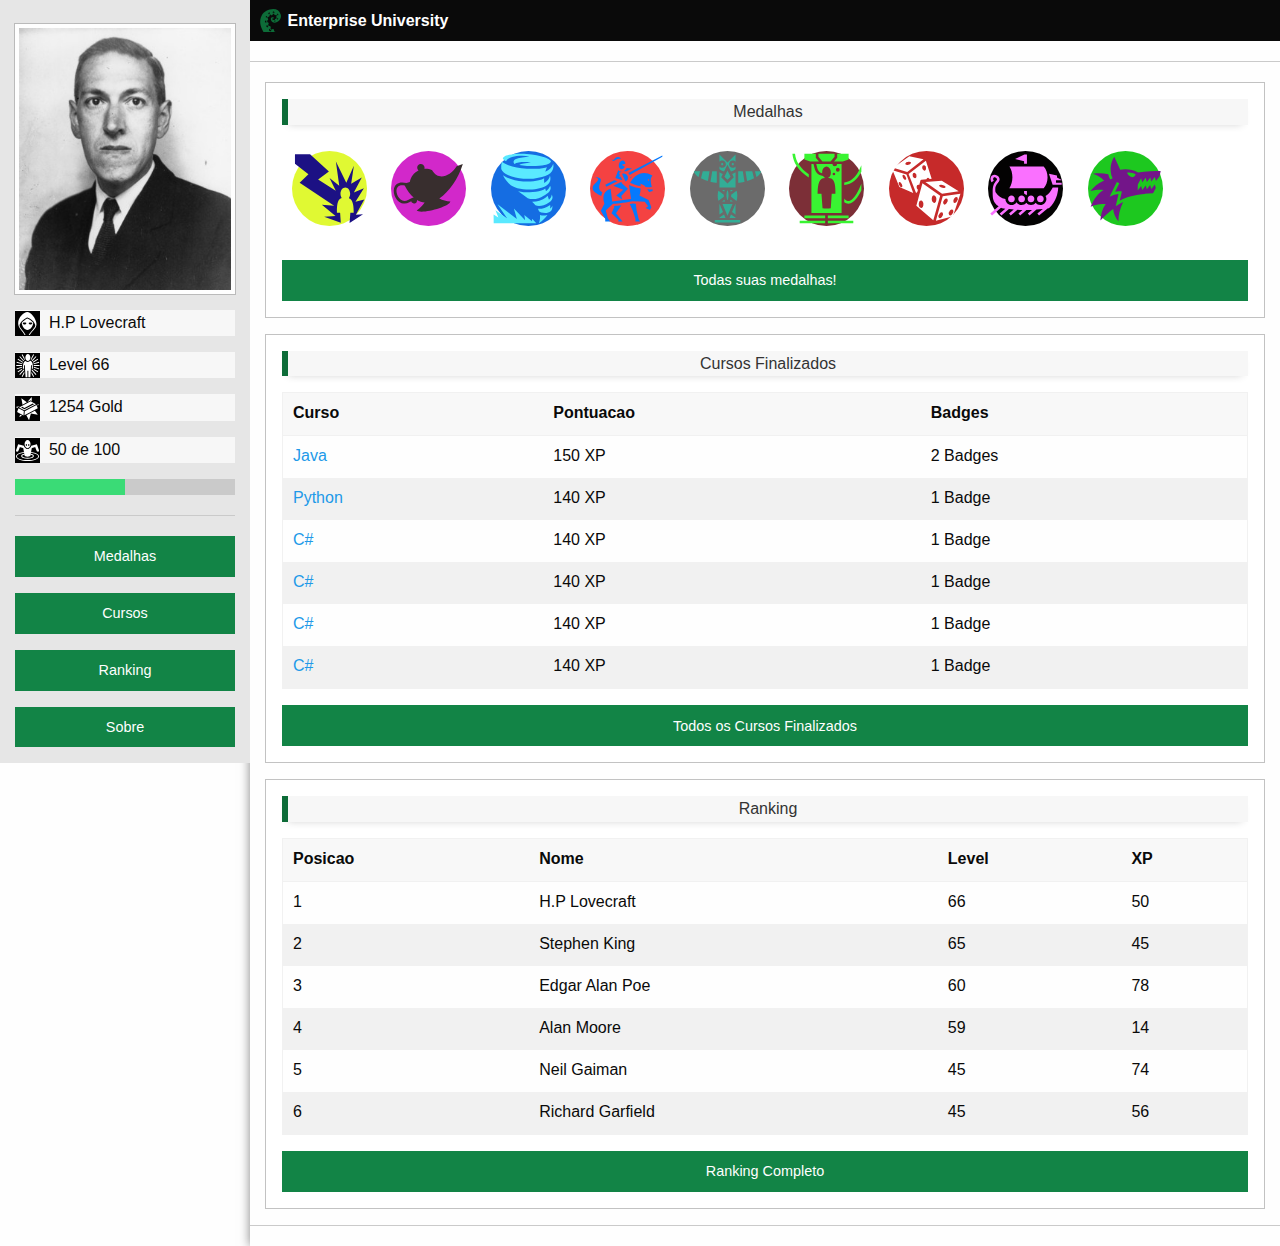
==== index.html @ f5039385 "First Commit" ====
<!doctype html>
<html class="no-js" lang="en">
<head>
  <meta charset="utf-8" />
  <meta name="viewport" content="width=device-width, initial-scale=1.0" />
  <title>Enterprise University</title>
  <link rel="stylesheet" href="css/foundation.css">

</head>
<body>

  <div class="off-canvas-wrapper"><!-- A  -->
    <div class="off-canvas-wrapper-inner" data-off-canvas-wrapper><!-- B  -->

      <!-- PERFIL -->
      <div class="off-canvas position-left reveal-for-large" id="my-info" data-off-canvas data-position="left"><!-- C  -->
        <div class="row column"><!-- D  -->
          <br>
          <a href="index.html"><img class="thumbnail" src="images/avatar.jpg"></a>
          <div data-tooltip aria-haspopup="true" class="carac-user" data-disable-hover='false' tabindex=1 title="Nome">
            <p><img class="logo_svg" src="svg/cowled.svg" alt="cowled">&nbsp;&nbsp;H.P Lovecraft</p>
          </div>

          <div data-tooltip aria-haspopup="true" class="carac-user" data-disable-hover='false' tabindex=1 title="Level">
            <p><img class="logo_svg" src="svg/beams-aura.svg" alt="beams-aura">&nbsp;&nbsp;Level 66</p>
          </div>

          <div data-tooltip aria-haspopup="true" class="carac-user" data-disable-hover='false' tabindex=1 title="Gold">
            <p><img class="logo_svg" src="svg/gold-bar.svg" alt="beams-aura">&nbsp;&nbsp;1254 Gold</p>
          </div>

          <div data-tooltip aria-haspopup="true" class="carac-user" data-disable-hover='false' tabindex=1 title="Experiencia">
            <p><img class="logo_svg" src="svg/quicksand.svg" alt="quicksand">&nbsp;&nbsp;50 de 100</p>
          </div> 
          <div data-tooltip aria-haspopup="true" class="carac-user" data-disable-hover='false' tabindex=1 title="Barra de Experiencia">
            <div class="success progress"><!-- E  -->

              <div class="progress-meter" style="width: 50%"><!-- F  -->

              </div><!-- F  -->

            </div><!-- E  -->
          </div>


          <hr>

          <a href="#" class="expanded button cthulhu">Medalhas</a>
          <a href="cursos.html" class="expanded button cthulhu">Cursos</a>
          <a href="#" class="expanded button cthulhu">Ranking</a>

          <a data-open="exampleModal1" class="expanded button cthulhu">Sobre</a>

          <div class="reveal" id="exampleModal1" data-reveal><!-- G  -->
            <h3>Bem vindo ao Enterprise University</h3>
            <p class="lead">Aqui você vai encontrar todos os cursos e treinamentos para elevar sua carreira dentro da empresa.</p>
            <p>Nossos cursos são selecionados e focados na evolucão da sua carreira</p><br>
             O que você encontra no Enterprise University ?<br><br>
             - Nível: Suba de nivel ganhando experiência.<br>
             - Pontos de Experiência: Ganhe pontos finalizando cursos e respondendo os questionarios corretamente.<br>
             - Gold: Troque o Gold por prêmios reais.<br>
             - Ranking: Suba no Ranking e fique no topo.<br>

             <button class="close-button" data-close aria-label="Close reveal" type="button">
              <span aria-hidden="true">&times;</span>
            </button>
          </div><!-- G  -->



        </div><!-- D  -->
      </div><!-- C  -->

      <!-- TOPO LARGE -->
      <div class="off-canvas-content" data-off-canvas-content><!-- H  -->
        <div class="title-bar hide-for-large"><!-- I  -->
          <div class="title-bar-left"><!-- J  -->
            <button class="menu-icon" type="button" data-open="my-info"></button>
            <a href="index.html">
              <img class="logo_svg" src="svg/curled-tentacle.svg" alt="logo">

              <span class="title-bar-title">Enterprise University</span>
            </a>
          </div><!-- J  -->
        </div><!-- I  -->

        <!-- TOPO SMALL-->
        <div class="title-bar hide-for-small-only hide-for-medium-only"><!-- K  -->
          <div class="title-bar-left"><!-- L  -->
            <a class="logo" href="index.html">
              <img class="logo_svg" src="svg/curled-tentacle.svg" alt="logo">

              <span class="title-bar-title ">Enterprise University</span>
            </a>
          </div><!-- L  -->
        </div><!-- K  -->
        <hr>
        <div class="row"><!-- M  -->
          <div class="column"><!-- N  -->
            <div class="callout"><!-- O  -->



              <div class="alert-box alert"><!-- P  -->
                <p class="text-center">Medalhas</p>
              </div><!-- P  -->




              <!--<p><img src="images/small.jpg" alt="image of a planet called Pegasi B"></p>-->
              <span data-tooltip aria-haspopup="true" class="has-tip" data-disable-hover='false' tabindex=1 title="Thunder Struck">
                <img class="badge_svg" src="svg/thunder-struck.svg" alt="thunder-struck">
              </span>
              <span data-tooltip aria-haspopup="true" class="has-tip" data-disable-hover='false' tabindex=1 title="Magic Lamp">
                <img class="badge_svg" src="svg/magic-lamp.svg" alt="magic-lamp">
              </span>
              <span data-tooltip aria-haspopup="true" class="has-tip" data-disable-hover='false' tabindex=1 title="Twister">
                <img class="badge_svg" src="svg/twister.svg" alt="twister">
              </span>
              <span data-tooltip aria-haspopup="true" class="has-tip" data-disable-hover='false' tabindex=1 title="Mounted Knight">
                <img class="badge_svg" src="svg/mounted-knight.svg" alt="mounted-knight">
              </span>
              <span data-tooltip aria-haspopup="true" class="has-tip" data-disable-hover='false' tabindex=1 title="Totem">
                <img class="badge_svg" src="svg/totem.svg" alt="totem">
              </span>
              <span data-tooltip aria-haspopup="true" class="has-tip" data-disable-hover='false' tabindex=1 title="Cryo Chamber">
                <img class="badge_svg" src="svg/cryo-chamber.svg" alt="cryo-chamber">
              </span>
              <span data-tooltip aria-haspopup="true" class="has-tip" data-disable-hover='false' tabindex=1 title="Rolling Dices">
                <img class="badge_svg" src="svg/rolling-dices.svg" alt="rolling-dices">
              </span>
              <span data-tooltip aria-haspopup="true" class="has-tip" data-disable-hover='false' tabindex=1 title="Drakkar">
                <img class="badge_svg" src="svg/drakkar.svg" alt="drakkar">
              </span>
              <span data-tooltip aria-haspopup="true" class="has-tip" data-disable-hover='false' tabindex=1 title="Wolf Head">
                <img class="badge_svg" src="svg/wolf-head.svg" alt="wolf-head">
              </span>
              <br><br>
              <a href="#" class="expanded button cthulhu">Todas suas medalhas!</a>
            </div><!-- O  -->
          </div><!-- N  -->
          <div class="column"><!-- Q  -->
            <div class="callout"><!-- R  -->
              <div class="alert-box alert"><!-- A1  -->
                <p class="text-center">Cursos Finalizados</p>
              </div>
              <table>
                <thead>
                  <tr>
                    <th>Curso</th>
                    <th>Pontuacao</th>
                    <th>Badges</th>
                  </tr>
                </thead>
                <tbody>
                  <tr>
                    <td><a>Java</a></td>
                    <td>150 XP</td>
                    <td>2 Badges</td>
                  </tr>
                  <tr>
                    <td><a>Python</a></td>
                    <td>140 XP</td>
                    <td>1 Badge</td>
                  </tr>
                  <tr>
                    <td><a>C#</a></td>
                    <td>140 XP</td>
                    <td>1 Badge</td>
                  </tr>
                  <tr>
                    <td><a>C#</a></td>
                    <td>140 XP</td>
                    <td>1 Badge</td>
                  </tr>
                  <tr>
                    <td><a>C#</a></td>
                    <td>140 XP</td>
                    <td>1 Badge</td>
                  </tr>
                  <tr>
                    <td><a>C#</a></td>
                    <td>140 XP</td>
                    <td>1 Badge</td>
                  </tr>
                </tbody>
              </table>
              <a href="#" class="expanded button cthulhu">Todos os Cursos Finalizados</a>
            </div><!-- R  -->
          </div><!-- Q  -->
          <div class="column"><!-- T  -->
            <div class="callout"><!-- S  -->
              <div class="alert-box alert">
                <p class="text-center">Ranking</p>
              </div><!--<p><img src="http://placehold.it/400x370&text=Pegasi B" alt="image of a planet called Pegasi B"></p>-->
              <table>
                <thead>
                  <tr>
                    <th>Posicao</th>
                    <th>Nome</th>
                    <th>Level</th>
                    <th>XP</th>
                  </tr>
                </thead>
                <tbody>
                  <tr>
                    <td>1</td>
                    <td>H.P Lovecraft</td>
                    <td>66</td>
                    <td>50</td>
                  </tr>
                  <tr>
                    <td>2</td>
                    <td>Stephen King</td>
                    <td>65</td>
                    <td>45</td>
                  </tr>
                  <tr>
                    <td>3</td>
                    <td>Edgar Alan Poe</td>
                    <td>60</td>
                    <td>78</td>
                  </tr>
                  <tr>
                    <td>4</td>
                    <td>Alan Moore</td>
                    <td>59</td>
                    <td>14</td>
                  </tr>
                  <tr>
                    <td>5</td>
                    <td>Neil Gaiman</td>
                    <td>45</td>
                    <td>74</td>
                  </tr>
                  <tr>
                    <td>6</td>
                    <td>Richard Garfield</td>
                    <td>45</td>
                    <td>56</td>
                  </tr>
                </tbody>
              </table>
              <a href="#" class="expanded button cthulhu">Ranking Completo</a>
            </div><!-- S  -->
          </div><!-- T  -->
          <hr>
        </div><!-- M  -->
      </div><!-- H  -->
    </div><!-- B  -->
  </div><!-- A  -->



  <script src="js/vendor/jquery.js"></script>
  <script src="js/vendor/what-input.js"></script>
  <script src="js/vendor/foundation.js"></script>
  <script src="js/app.js"></script>
</body>
</html>
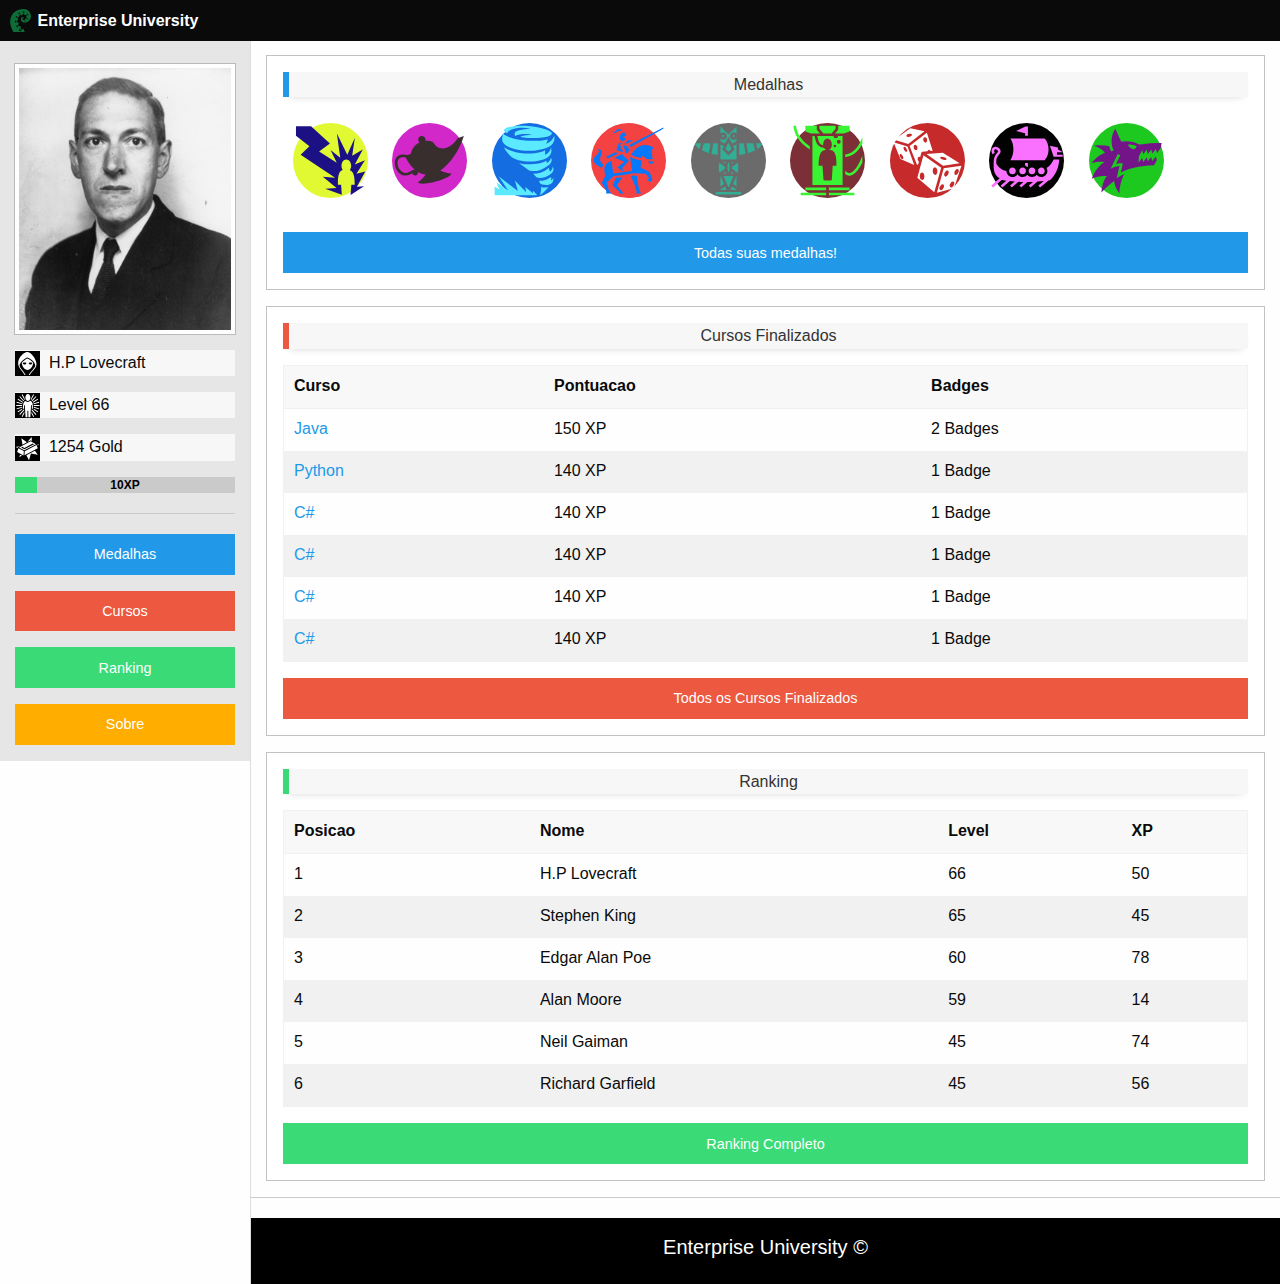
==== commit dfb5600f: "Atualizacao de interface" ====
--- a/index.html
+++ b/index.html
@@ -29,14 +29,12 @@
             <p><img class="logo_svg" src="svg/gold-bar.svg" alt="beams-aura">&nbsp;&nbsp;1254 Gold</p>
           </div>
 
-          <div data-tooltip aria-haspopup="true" class="carac-user" data-disable-hover='false' tabindex=1 title="Experiencia">
-            <p><img class="logo_svg" src="svg/quicksand.svg" alt="quicksand">&nbsp;&nbsp;50 de 100</p>
-          </div> 
           <div data-tooltip aria-haspopup="true" class="carac-user" data-disable-hover='false' tabindex=1 title="Barra de Experiencia">
             <div class="success progress"><!-- E  -->
-
-              <div class="progress-meter" style="width: 50%"><!-- F  -->
-
+              <div class="progress-meter-text">
+                10XP
+              </div>
+              <div class="progress-meter" style="width: 10%"><!-- F  -->
               </div><!-- F  -->
 
             </div><!-- E  -->
@@ -45,23 +43,23 @@
 
           <hr>
 
-          <a href="#" class="expanded button cthulhu">Medalhas</a>
-          <a href="cursos.html" class="expanded button cthulhu">Cursos</a>
-          <a href="#" class="expanded button cthulhu">Ranking</a>
-
-          <a data-open="exampleModal1" class="expanded button cthulhu">Sobre</a>
+          <a href="#" class="expanded button primary">Medalhas</a>
+          <a href="cursos.html" class="expanded button alert">Cursos</a>
+          <a href="#" class="expanded button success">Ranking</a>
+
+          <a data-open="exampleModal1" class="expanded button warning">Sobre</a>
 
           <div class="reveal" id="exampleModal1" data-reveal><!-- G  -->
             <h3>Bem vindo ao Enterprise University</h3>
             <p class="lead">Aqui você vai encontrar todos os cursos e treinamentos para elevar sua carreira dentro da empresa.</p>
             <p>Nossos cursos são selecionados e focados na evolucão da sua carreira</p><br>
-             O que você encontra no Enterprise University ?<br><br>
-             - Nível: Suba de nivel ganhando experiência.<br>
-             - Pontos de Experiência: Ganhe pontos finalizando cursos e respondendo os questionarios corretamente.<br>
-             - Gold: Troque o Gold por prêmios reais.<br>
-             - Ranking: Suba no Ranking e fique no topo.<br>
-
-             <button class="close-button" data-close aria-label="Close reveal" type="button">
+            O que você encontra no Enterprise University ?<br><br>
+            - Nível: Suba de nivel ganhando experiência.<br>
+            - Pontos de Experiência: Ganhe pontos finalizando cursos e respondendo os questionarios corretamente.<br>
+            - Gold: Troque o Gold por prêmios reais.<br>
+            - Ranking: Suba no Ranking e fique no topo.<br>
+
+            <button class="close-button" data-close aria-label="Close reveal" type="button">
               <span aria-hidden="true">&times;</span>
             </button>
           </div><!-- G  -->
@@ -94,14 +92,14 @@
             </a>
           </div><!-- L  -->
         </div><!-- K  -->
-        <hr>
+        <!-- <hr> HAC -->
         <div class="row"><!-- M  -->
           <div class="column"><!-- N  -->
             <div class="callout"><!-- O  -->
 
 
 
-              <div class="alert-box alert"><!-- P  -->
+              <div class="alert-box primary"><!-- P  -->
                 <p class="text-center">Medalhas</p>
               </div><!-- P  -->
 
@@ -137,7 +135,7 @@
                 <img class="badge_svg" src="svg/wolf-head.svg" alt="wolf-head">
               </span>
               <br><br>
-              <a href="#" class="expanded button cthulhu">Todas suas medalhas!</a>
+              <a href="#" class="expanded button primary">Todas suas medalhas!</a>
             </div><!-- O  -->
           </div><!-- N  -->
           <div class="column"><!-- Q  -->
@@ -186,12 +184,12 @@
                   </tr>
                 </tbody>
               </table>
-              <a href="#" class="expanded button cthulhu">Todos os Cursos Finalizados</a>
+              <a href="#" class="expanded button alert">Todos os Cursos Finalizados</a>
             </div><!-- R  -->
           </div><!-- Q  -->
           <div class="column"><!-- T  -->
             <div class="callout"><!-- S  -->
-              <div class="alert-box alert">
+              <div class="alert-box success">
                 <p class="text-center">Ranking</p>
               </div><!--<p><img src="http://placehold.it/400x370&text=Pegasi B" alt="image of a planet called Pegasi B"></p>-->
               <table>
@@ -242,11 +240,15 @@
                   </tr>
                 </tbody>
               </table>
-              <a href="#" class="expanded button cthulhu">Ranking Completo</a>
+              <a href="#" class="expanded button success">Ranking Completo</a>
             </div><!-- S  -->
           </div><!-- T  -->
           <hr>
         </div><!-- M  -->
+      
+      <footer>
+        <h5 class="text-center">Enterprise University &copy;</h5>
+      </footer>
       </div><!-- H  -->
     </div><!-- B  -->
   </div><!-- A  -->
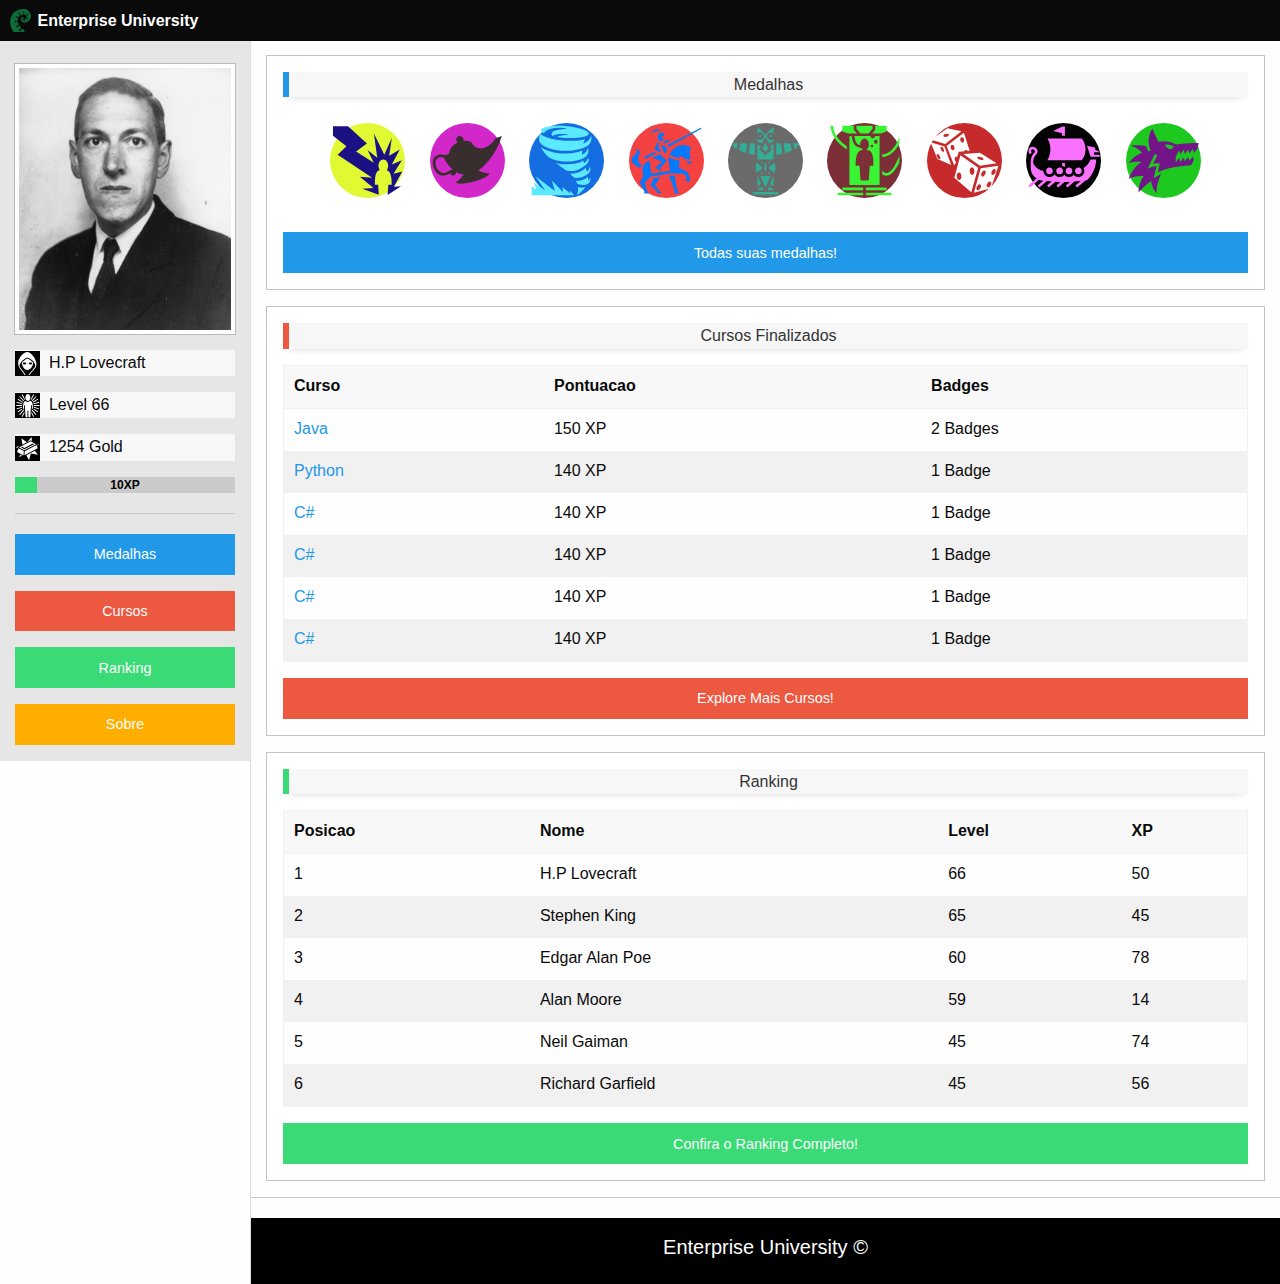
==== commit 8334e4ad: "Atualizacao nos arquivos cursos, index e medalhas, e a inclusao do arquivo ranking" ====
--- a/index.html
+++ b/index.html
@@ -5,7 +5,6 @@
   <meta name="viewport" content="width=device-width, initial-scale=1.0" />
   <title>Enterprise University</title>
   <link rel="stylesheet" href="css/foundation.css">
-
 </head>
 <body>
 
@@ -43,9 +42,9 @@
 
           <hr>
 
-          <a href="#" class="expanded button primary">Medalhas</a>
+          <a href="medalhas.html" class="expanded button primary">Medalhas</a>
           <a href="cursos.html" class="expanded button alert">Cursos</a>
-          <a href="#" class="expanded button success">Ranking</a>
+          <a href="ranking.html" class="expanded button success">Ranking</a>
 
           <a data-open="exampleModal1" class="expanded button warning">Sobre</a>
 
@@ -79,8 +78,12 @@
 
               <span class="title-bar-title">Enterprise University</span>
             </a>
+
           </div><!-- J  -->
+
         </div><!-- I  -->
+
+
 
         <!-- TOPO SMALL-->
         <div class="title-bar hide-for-small-only hide-for-medium-only"><!-- K  -->
@@ -94,8 +97,8 @@
         </div><!-- K  -->
         <!-- <hr> HAC -->
         <div class="row"><!-- M  -->
-          <div class="column"><!-- N  -->
-            <div class="callout"><!-- O  -->
+          <div class="column" align="center"><!-- N  -->
+            <div class="callout" ><!-- O  -->
 
 
 
@@ -135,7 +138,7 @@
                 <img class="badge_svg" src="svg/wolf-head.svg" alt="wolf-head">
               </span>
               <br><br>
-              <a href="#" class="expanded button primary">Todas suas medalhas!</a>
+              <a href="medalhas.html" class="expanded button primary">Todas suas medalhas!</a>
             </div><!-- O  -->
           </div><!-- N  -->
           <div class="column"><!-- Q  -->
@@ -184,7 +187,7 @@
                   </tr>
                 </tbody>
               </table>
-              <a href="#" class="expanded button alert">Todos os Cursos Finalizados</a>
+              <a href="cursos.html" class="expanded button alert">Explore Mais Cursos!</a>
             </div><!-- R  -->
           </div><!-- Q  -->
           <div class="column"><!-- T  -->
@@ -240,7 +243,7 @@
                   </tr>
                 </tbody>
               </table>
-              <a href="#" class="expanded button success">Ranking Completo</a>
+              <a href="ranking.html" class="expanded button success">Confira o Ranking Completo!</a>
             </div><!-- S  -->
           </div><!-- T  -->
           <hr>
